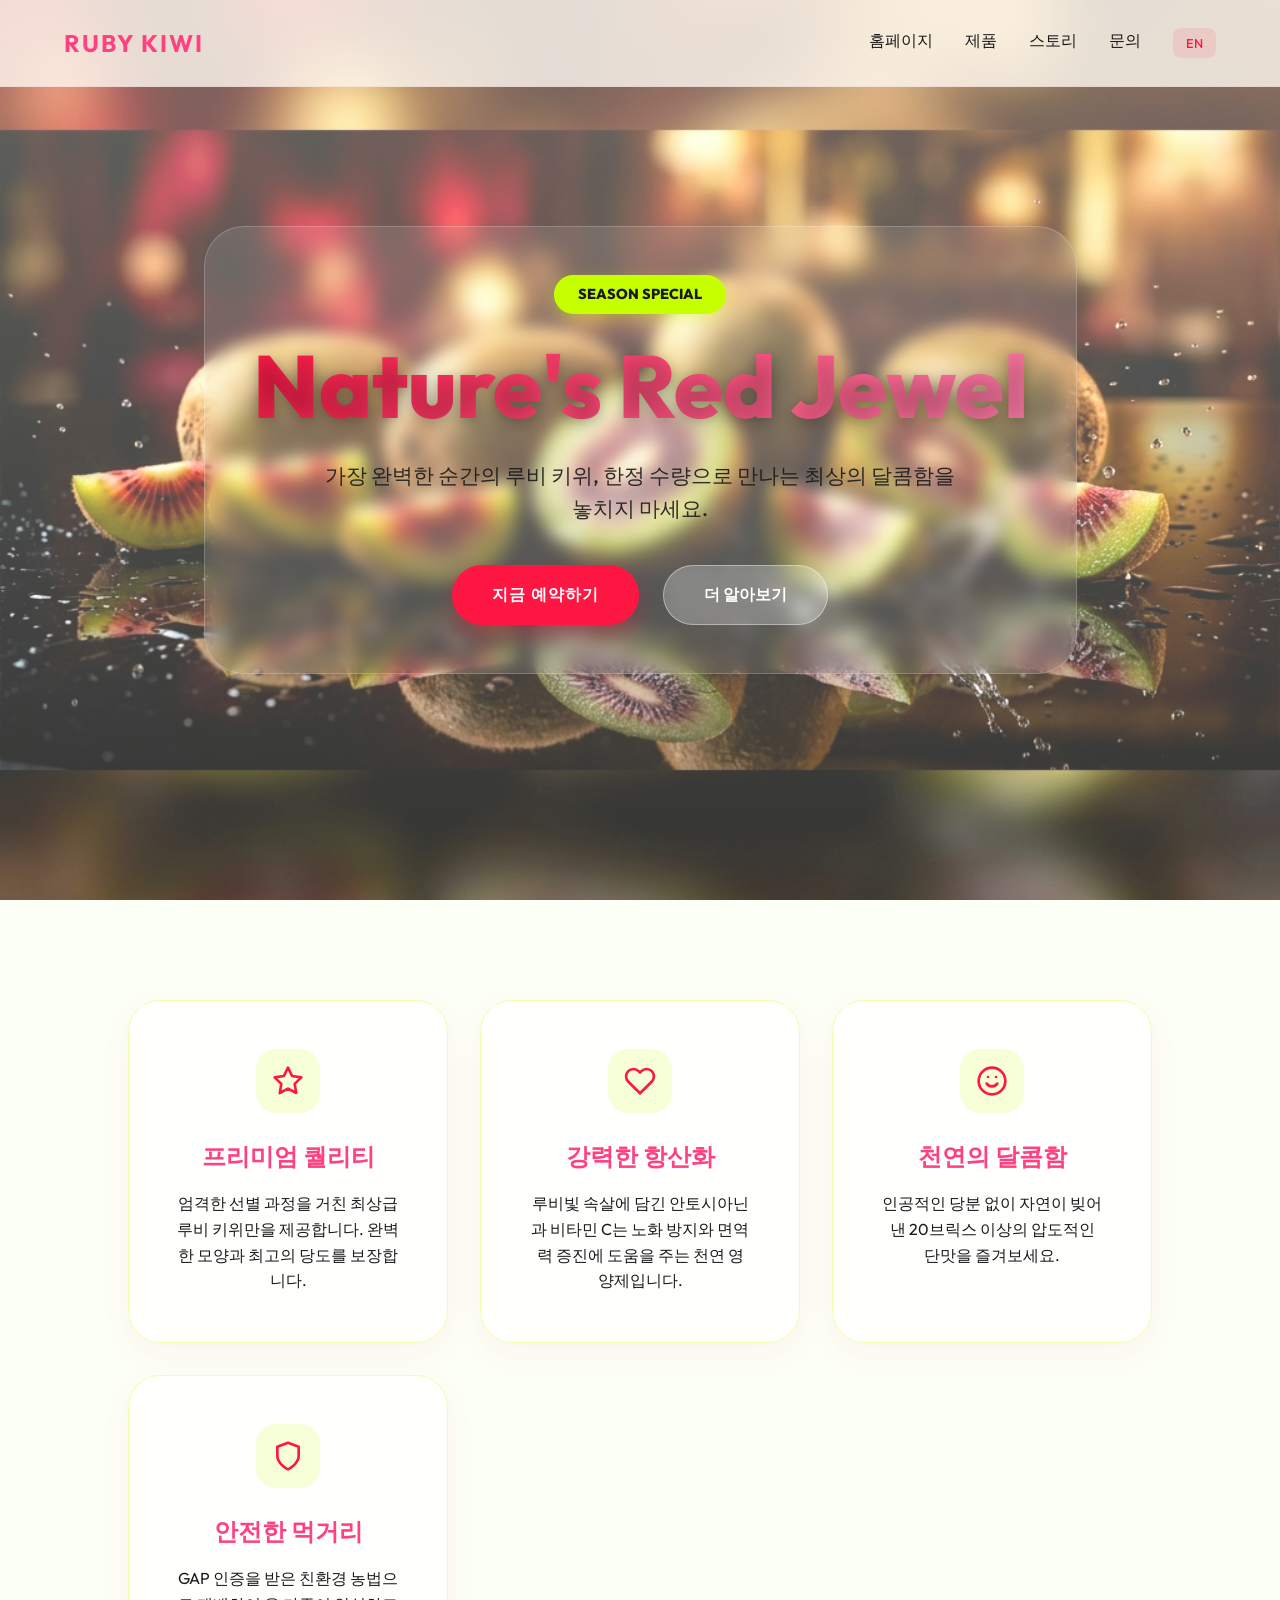
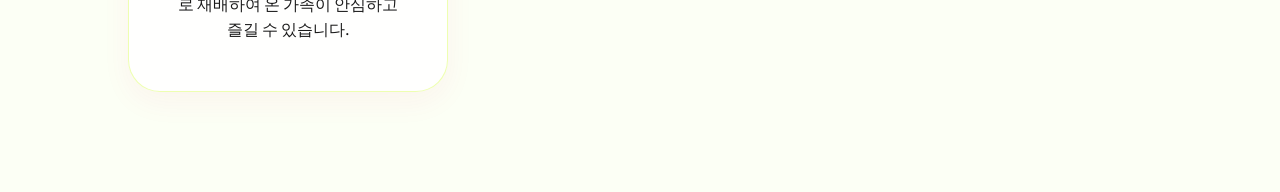
==== index.html @ 25bc3499 "Add files via upload" ====
<!DOCTYPE html>
<html lang="ko">
<head>
    <meta charset="UTF-8">
    <meta name="viewport" content="width=device-width, initial-scale=1.0">
    <title>Ruby Kiwi - 자연이 빚은 루비빛 달콤함</title>
    <meta name="description" content="매혹적인 루비 레드 컬러와 압도적인 달콤함, 루비 키위의 세계로 초대합니다.">
    <!-- Google Fonts -->
    <link rel="preconnect" href="https://fonts.googleapis.com">
    <link rel="preconnect" href="https://fonts.gstatic.com" crossorigin>
    <link href="https://fonts.googleapis.com/css2?family=Outfit:wght@300;500;700;800&display=swap" rel="stylesheet">
    <link rel="stylesheet" href="style.css">
</head>
<body>
    <nav>
        <div class="logo">Ruby Kiwi</div>
        <div class="nav-links">
            <a href="#">홈페이지</a>
            <a href="#benefits">제품</a>
            <a href="#story">스토리</a>
            <a href="#contact">문의</a>
            <a href="en.html" class="lang-switch">EN</a>
        </div>
    </nav>

    <section class="hero banner-main">
        <div class="banner-container full-hero">
            <img src="promo_banner.png" alt="Ruby Kiwi Promo" class="banner-bg">
            <div class="banner-overlay animate-fade-in">
                <span class="banner-tag">SEASON SPECIAL</span>
                <h1 class="hero-title banner-text-main">Nature's Red Jewel</h1>
                <p class="banner-sub hero-subtitle-main">
                    가장 완벽한 순간의 루비 키위, 한정 수량으로 만나는 최상의 달콤함을 놓치지 마세요.
                </p>
                <div class="hero-btns">
                    <button class="btn-primary">지금 예약하기</button>
                    <a href="#benefits" class="btn-secondary">더 알아보기</a>
                </div>
            </div>
        </div>
    </section>

    <section id="benefits" class="features">
        <div class="feature-card glass-card">
            <div class="icon-wrapper">
                <svg viewBox="0 0 24 24" fill="none" stroke="currentColor" stroke-width="2" stroke-linecap="round" stroke-linejoin="round"><path d="M12 2l3.09 6.26L22 9.27l-5 4.87 1.18 6.88L12 17.77l-6.18 3.25L7 14.14 2 9.27l6.91-1.01L12 2z"></path></svg>
            </div>
            <h3 class="feature-title">프리미엄 퀄리티</h3>
            <p>엄격한 선별 과정을 거친 최상급 루비 키위만을 제공합니다. 완벽한 모양과 최고의 당도를 보장합니다.</p>
        </div>
        <div class="feature-card glass-card">
            <div class="icon-wrapper">
                <svg viewBox="0 0 24 24" fill="none" stroke="currentColor" stroke-width="2" stroke-linecap="round" stroke-linejoin="round"><path d="M20.84 4.61a5.5 5.5 0 0 0-7.78 0L12 5.67l-1.06-1.06a5.5 5.5 0 0 0-7.78 7.78l1.06 1.06L12 21.23l7.78-7.78 1.06-1.06a5.5 5.5 0 0 0 0-7.78z"></path></svg>
            </div>
            <h3 class="feature-title">강력한 항산화</h3>
            <p>루비빛 속살에 담긴 안토시아닌과 비타민 C는 노화 방지와 면역력 증진에 도움을 주는 천연 영양제입니다.</p>
        </div>
        <div class="feature-card glass-card">
            <div class="icon-wrapper">
                <svg viewBox="0 0 24 24" fill="none" stroke="currentColor" stroke-width="2" stroke-linecap="round" stroke-linejoin="round"><circle cx="12" cy="12" r="10"></circle><path d="M8 14s1.5 2 4 2 4-2 4-2"></path><line x1="9" y1="9" x2="9.01" y2="9"></line><line x1="15" y1="9" x2="15.01" y2="9"></line></svg>
            </div>
            <h3 class="feature-title">천연의 달콤함</h3>
            <p>인공적인 당분 없이 자연이 빚어낸 20브릭스 이상의 압도적인 단맛을 즐겨보세요.</p>
        </div>
        <div class="feature-card glass-card">
            <div class="icon-wrapper">
                <svg viewBox="0 0 24 24" fill="none" stroke="currentColor" stroke-width="2" stroke-linecap="round" stroke-linejoin="round"><path d="M12 22s8-4 8-10V5l-8-3-8 3v7c0 6 8 10 8 10z"></path></svg>
            </div>
            <h3 class="feature-title">안전한 먹거리</h3>
            <p>GAP 인증을 받은 친환경 농법으로 재배하여 온 가족이 안심하고 즐길 수 있습니다.</p>
        </div>
    </section>

    <script>
        // Simple Intersection Observer for scroll animations
        const observer = new IntersectionObserver((entries) => {
            entries.forEach(entry => {
                if (entry.isIntersecting) {
                    entry.target.classList.add('animate-fade-in');
                }
            });
        }, { threshold: 0.1 });

        document.querySelectorAll('.glass-card').forEach(card => {
            observer.observe(card);
        });
    </script>
</body>
</html>
---- style.css ----
:root {
    --ruby-red: #FF1744;
    --ruby-glow: #FF4081;
    --kiwi-gold: #FFD600;
    --kiwi-green: #C6FF00;
    --light-bg: #FCFFF5;
    --warm-white: #FFFFFF;
    --glass-bg: rgba(255, 255, 255, 0.85);
    --glass-border: rgba(198, 255, 0, 0.3);
    --text-primary: #1A1A1A;
    --text-secondary: #4A4A4A;
    --font-main: 'Outfit', sans-serif;
}

* {
    margin: 0;
    padding: 0;
    box-sizing: border-box;
}

body {
    background-color: var(--light-bg);
    color: var(--text-primary);
    font-family: var(--font-main);
    overflow-x: hidden;
    line-height: 1.6;
}

/* Glassmorphism Utilities */
.glass-card {
    background: var(--glass-bg);
    backdrop-filter: blur(20px);
    -webkit-backdrop-filter: blur(20px);
    border: 1px solid var(--glass-border);
    border-radius: 32px;
    box-shadow: 0 10px 30px rgba(233, 30, 99, 0.05);
}

/* Navigation */
nav {
    position: fixed;
    top: 0;
    width: 100%;
    padding: 1.5rem 5%;
    display: flex;
    justify-content: space-between;
    align-items: center;
    z-index: 1000;
    background: rgba(255, 251, 242, 0.8);
    backdrop-filter: blur(15px);
    border-bottom: 1px solid rgba(233, 30, 99, 0.05);
}

.logo {
    font-size: 1.5rem;
    font-weight: 700;
    color: var(--ruby-glow);
    text-transform: uppercase;
    letter-spacing: 2px;
}

.nav-links {
    display: flex;
    gap: 2rem;
}

.nav-links a {
    text-decoration: none;
    color: var(--text-primary);
    font-weight: 500;
    transition: color 0.3s ease;
}

.nav-links a:hover {
    color: var(--ruby-red);
}

.lang-switch {
    background: rgba(255, 23, 68, 0.1);
    padding: 0.3rem 0.8rem;
    border-radius: 8px;
    font-size: 0.8rem;
    color: var(--ruby-red) !important;
    font-weight: 700;
}

.lang-switch:hover {
    background: var(--ruby-red);
    color: white !important;
}

/* Hero Section */
.hero {
    height: 100vh;
    display: flex;
    align-items: center;
    padding: 0 10%;
    position: relative;
    overflow: hidden;
}

.hero-content {
    flex: 1;
    z-index: 2;
}

.hero-title {
    font-size: clamp(3rem, 8vw, 5rem);
    font-weight: 800;
    line-height: 1.1;
    margin-bottom: 1.5rem;
    background: linear-gradient(to right, var(--ruby-red), var(--ruby-glow));
    -webkit-background-clip: text;
    -webkit-text-fill-color: transparent;
}

.hero-subtitle {
    font-size: 1.2rem;
    color: var(--text-secondary);
    max-width: 500px;
    margin-bottom: 2.5rem;
}

.hero-image-container {
    flex: 1;
    display: flex;
    justify-content: center;
    align-items: center;
    position: relative;
}

.hero-image {
    width: 100%;
    max-width: 600px;
    border-radius: 30px;
    box-shadow: 0 30px 60px rgba(233, 30, 99, 0.15);
    transition: transform 0.5s ease;
}

.hero-image:hover {
    transform: scale(1.02);
}

/* Hero Banner Main */
.hero.banner-main {
    padding: 0;
    display: block;
}

.banner-container.full-hero {
    max-width: 100%;
    height: 100vh;
    border-radius: 0;
}

.banner-text-main {
    font-size: clamp(3.5rem, 10vw, 6rem);
    margin-bottom: 2rem;
    text-shadow: 0 4px 20px rgba(0,0,0,0.3);
}

.hero-subtitle-main {
    font-size: 1.4rem;
    color: #fff;
    max-width: 700px;
    margin: 0 auto 3rem;
    opacity: 0.9;
}

.hero-btns {
    display: flex;
    gap: 1.5rem;
    justify-content: center;
}

.btn-secondary {
    padding: 1rem 2.5rem;
    background: rgba(255, 255, 255, 0.2);
    color: white;
    border: 1px solid rgba(255, 255, 255, 0.4);
    border-radius: 50px;
    text-decoration: none;
    font-weight: 600;
    transition: all 0.3s ease;
    backdrop-filter: blur(10px);
}

.btn-secondary:hover {
    background: rgba(255, 255, 255, 0.3);
    transform: translateY(-3px);
}
.btn-primary {
    padding: 1rem 2.5rem;
    background: var(--ruby-red);
    color: white;
    border: none;
    border-radius: 50px;
    font-size: 1rem;
    font-weight: 600;
    cursor: pointer;
    transition: all 0.3s ease;
    text-transform: uppercase;
    letter-spacing: 1px;
    box-shadow: 0 10px 20px rgba(196, 30, 58, 0.4);
}

.btn-primary:hover {
    background: var(--ruby-glow);
    transform: translateY(-3px);
    box-shadow: 0 15px 30px rgba(196, 30, 58, 0.6);
}

/* Features Section */
.features {
    padding: 100px 10%;
    display: grid;
    grid-template-columns: repeat(auto-fit, minmax(300px, 1fr));
    gap: 2rem;
}

.feature-card {
    padding: 3rem;
    text-align: center;
    transition: transform 0.3s ease;
}

.feature-card:hover {
    transform: translateY(-10px);
}

.feature-icon {
    font-size: 3rem;
    margin-bottom: 1.5rem;
    display: block;
}

.feature-title {
    font-size: 1.5rem;
    margin-bottom: 1rem;
    color: var(--ruby-glow);
}

/* Feature Cards & Icons */
.icon-wrapper {
    width: 64px;
    height: 64px;
    background: rgba(198, 255, 0, 0.15);
    border-radius: 20px;
    display: flex;
    align-items: center;
    justify-content: center;
    margin: 0 auto 1.5rem;
    color: var(--ruby-red);
    transition: all 0.3s ease;
}

.feature-card:hover .icon-wrapper {
    background: var(--kiwi-green);
    color: #1A1A1A;
    transform: scale(1.1) rotate(5deg);
}

.icon-wrapper svg {
    width: 32px;
    height: 32px;
}
@keyframes fadeInUp {
    from {
        opacity: 0;
        transform: translateY(30px);
    }
    to {
        opacity: 1;
        transform: translateY(0);
    }
}

.animate-fade-in {
    animation: fadeInUp 1s ease forwards;
}

/* Promo Banner Section */
.promo-banner {
    padding: 100px 5%;
    display: flex;
    justify-content: center;
    align-items: center;
}

.banner-container {
    width: 100%;
    max-width: 1200px;
    height: 400px;
    position: relative;
    border-radius: 40px;
    overflow: hidden;
    display: flex;
    align-items: center;
    justify-content: center;
    box-shadow: 0 30px 60px rgba(0, 0, 0, 0.5);
}

.banner-bg {
    position: absolute;
    top: 0;
    left: 0;
    width: 100%;
    height: 100%;
    object-fit: cover;
    transition: transform 1s ease;
    filter: brightness(1.1) contrast(1.05); /* Brightened the image significantly */
}

.banner-container::after {
    content: '';
    position: absolute;
    top: 0;
    left: 0;
    width: 100%;
    height: 100%;
    background: linear-gradient(rgba(252, 255, 245, 0.4), rgba(252, 255, 245, 0.2)); /* Soft light overlay */
    z-index: 1;
}

.banner-container:hover .banner-bg {
    transform: scale(1.05);
}

.banner-overlay {
    position: relative;
    z-index: 5;
    text-align: center;
    padding: 3rem;
    background: rgba(255, 255, 255, 0.1);
    backdrop-filter: blur(8px);
    border-radius: 40px;
    border: 1px solid rgba(255, 255, 255, 0.2);
    margin: 2rem;
    max-width: 900px;
}

.banner-tag {
    background: var(--kiwi-green);
    color: #1A1A1A;
    padding: 0.5rem 1.5rem;
    border-radius: 50px;
    font-size: 0.9rem;
    font-weight: 800;
    margin-bottom: 1.5rem;
    display: inline-block;
    box-shadow: 0 4px 15px rgba(198, 255, 0, 0.3);
}

.banner-text-main {
    font-size: clamp(3.5rem, 10vw, 5.5rem);
    margin-bottom: 1.5rem;
    background: linear-gradient(135deg, var(--ruby-red), #FF80AB);
    -webkit-background-clip: text;
    -webkit-text-fill-color: transparent;
    filter: drop-shadow(0 2px 4px rgba(0,0,0,0.1));
}

.hero-subtitle-main {
    font-size: 1.3rem;
    color: var(--text-primary);
    max-width: 650px;
    margin: 0 auto 2.5rem;
    font-weight: 500;
}

/* Comprehensive Responsive Design */

/* Tablet Optimization (Up to 1024px) */
@media (max-width: 1024px) {
    .banner-overlay {
        max-width: 80%;
        padding: 2.5rem;
    }

    .banner-text-main {
        font-size: 4.5rem;
    }

    .features {
        grid-template-columns: repeat(2, 1fr);
        padding: 80px 5%;
    }
}

/* Mobile Optimization (Up to 768px) */
@media (max-width: 768px) {
    nav {
        padding: 1rem 5%;
    }

    .nav-links {
        display: none; /* Hide standard nav on mobile */
    }

    .banner-text-main {
        font-size: 3.2rem;
        line-height: 1.2;
    }

    .hero-subtitle-main {
        font-size: 1.1rem;
        margin-bottom: 2rem;
    }

    .hero-btns {
        flex-direction: column;
        width: 100%;
        max-width: 300px;
        margin: 0 auto;
    }

    .btn-primary, .btn-secondary {
        width: 100%;
        text-align: center;
    }

    .banner-overlay {
        padding: 2rem 1.5rem;
        margin: 1rem;
        max-width: 95%;
        border-radius: 24px;
    }

    .features {
        grid-template-columns: 1fr;
        padding: 60px 5%;
        gap: 1.5rem;
    }

    .feature-card {
        padding: 2rem;
    }
}

/* Small Mobile (Up to 480px) */
@media (max-width: 480px) {
    .banner-text-main {
        font-size: 2.5rem;
    }

    .banner-tag {
        font-size: 0.8rem;
        padding: 0.4rem 1rem;
    }

    .logo {
        font-size: 1.2rem;
    }
}
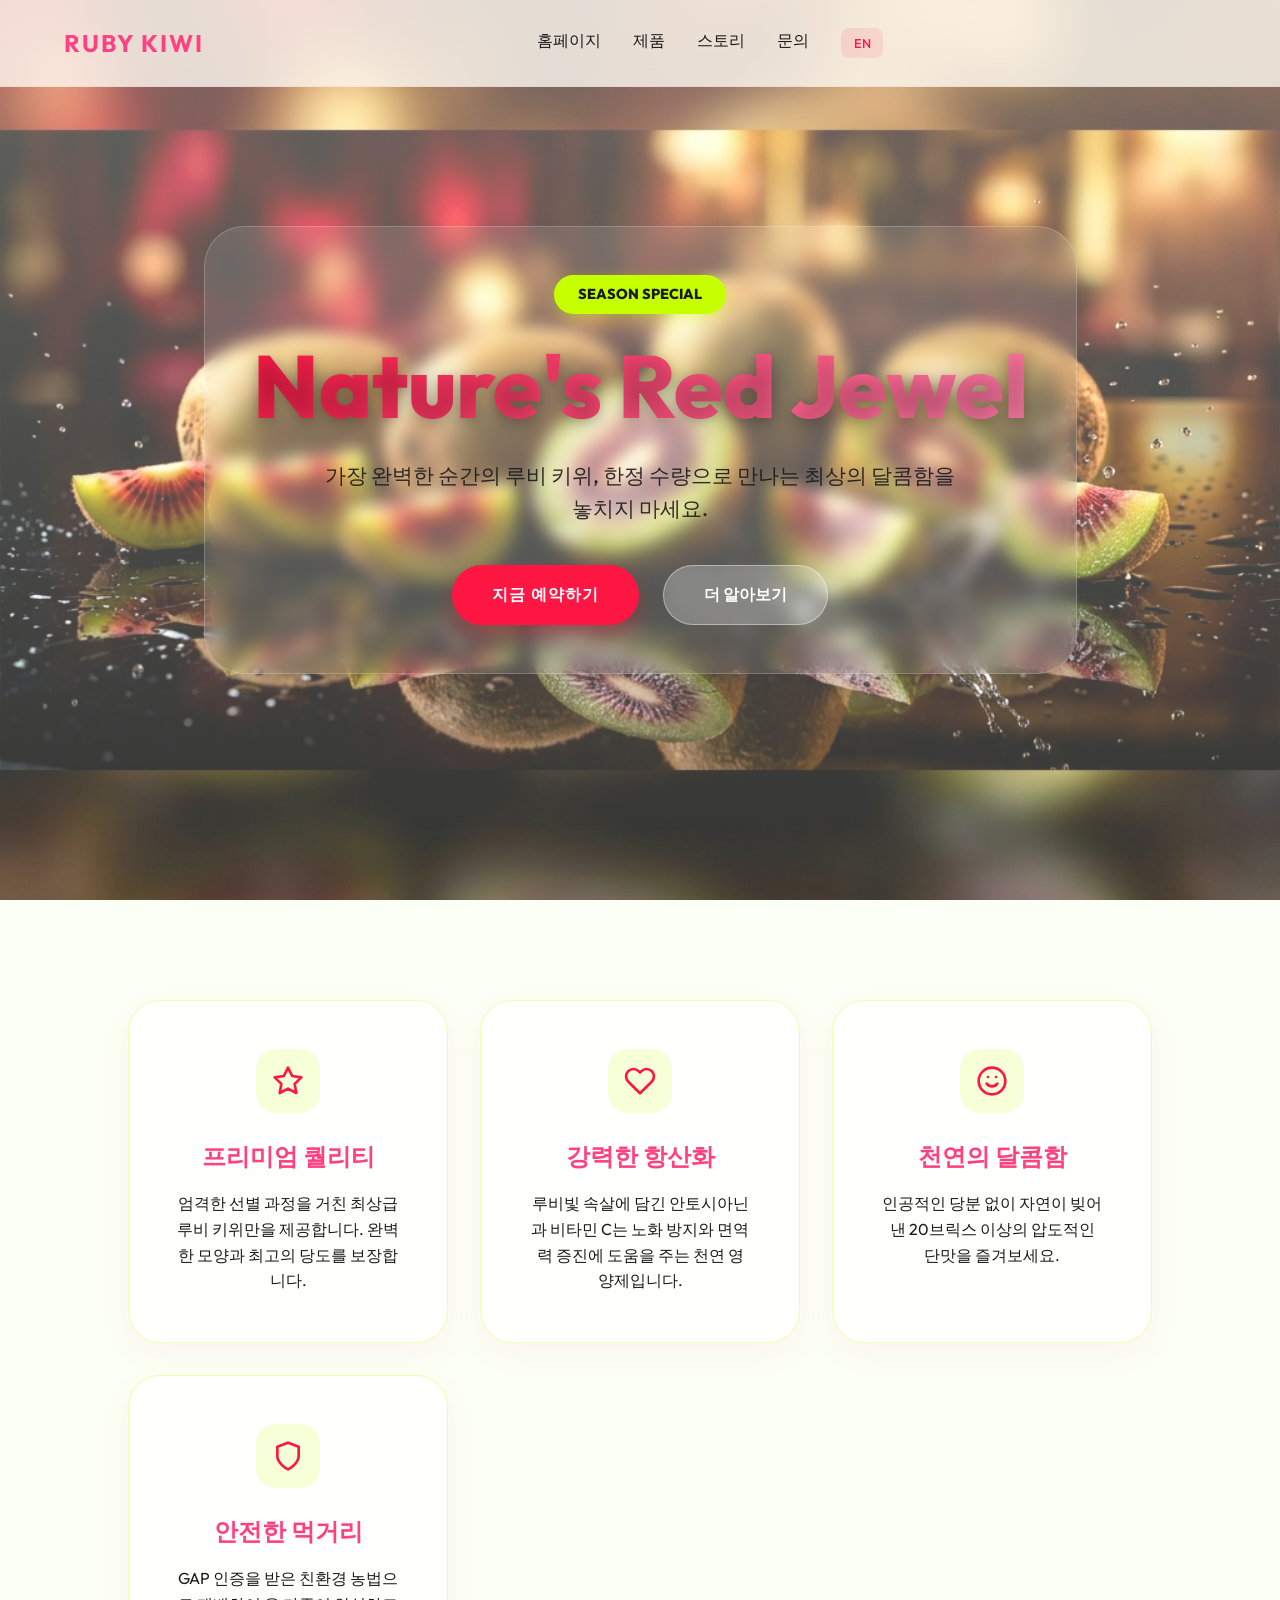
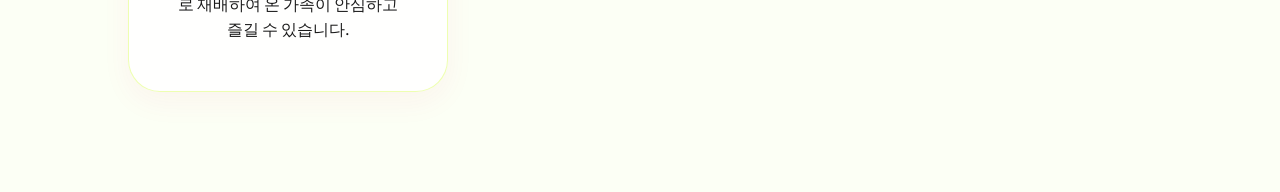
==== commit b77a45ec: "Add files via upload" ====
--- a/index.html
+++ b/index.html
@@ -20,6 +20,11 @@
             <a href="#story">스토리</a>
             <a href="#contact">문의</a>
             <a href="en.html" class="lang-switch">EN</a>
+        </div>
+        <div class="menu-toggle" id="mobile-menu">
+            <span></span>
+            <span></span>
+            <span></span>
         </div>
     </nav>
 
@@ -84,6 +89,23 @@
         document.querySelectorAll('.glass-card').forEach(card => {
             observer.observe(card);
         });
+
+        // Mobile Menu Toggle
+        const menuToggle = document.getElementById('mobile-menu');
+        const navLinks = document.querySelector('.nav-links');
+
+        menuToggle.addEventListener('click', () => {
+            menuToggle.classList.toggle('active');
+            navLinks.classList.toggle('active');
+        });
+
+        // Close menu when clicking links
+        document.querySelectorAll('.nav-links a').forEach(link => {
+            link.addEventListener('click', () => {
+                menuToggle.classList.remove('active');
+                navLinks.classList.remove('active');
+            });
+        });
     </script>
 </body>
 </html>
--- a/style.css
+++ b/style.css
@@ -394,7 +394,51 @@
     }
 
     .nav-links {
-        display: none; /* Hide standard nav on mobile */
+        position: fixed;
+        top: 0;
+        right: -100%;
+        height: 100vh;
+        width: 70%;
+        background: var(--light-bg);
+        display: flex;
+        flex-direction: column;
+        justify-content: center;
+        align-items: center;
+        gap: 2.5rem;
+        transition: 0.5s ease;
+        box-shadow: -10px 0 30px rgba(0,0,0,0.1);
+        z-index: 999;
+    }
+
+    .nav-links.active {
+        right: 0;
+    }
+
+    .menu-toggle {
+        display: flex;
+        flex-direction: column;
+        gap: 6px;
+        cursor: pointer;
+        z-index: 1000;
+    }
+
+    .menu-toggle span {
+        width: 30px;
+        height: 3px;
+        background: var(--ruby-red);
+        border-radius: 3px;
+        transition: 0.3s ease;
+    }
+
+    /* Hamburger Animation */
+    .menu-toggle.active span:nth-child(1) {
+        transform: translateY(9px) rotate(45deg);
+    }
+    .menu-toggle.active span:nth-child(2) {
+        opacity: 0;
+    }
+    .menu-toggle.active span:nth-child(3) {
+        transform: translateY(-9px) rotate(-45deg);
     }
 
     .banner-text-main {
